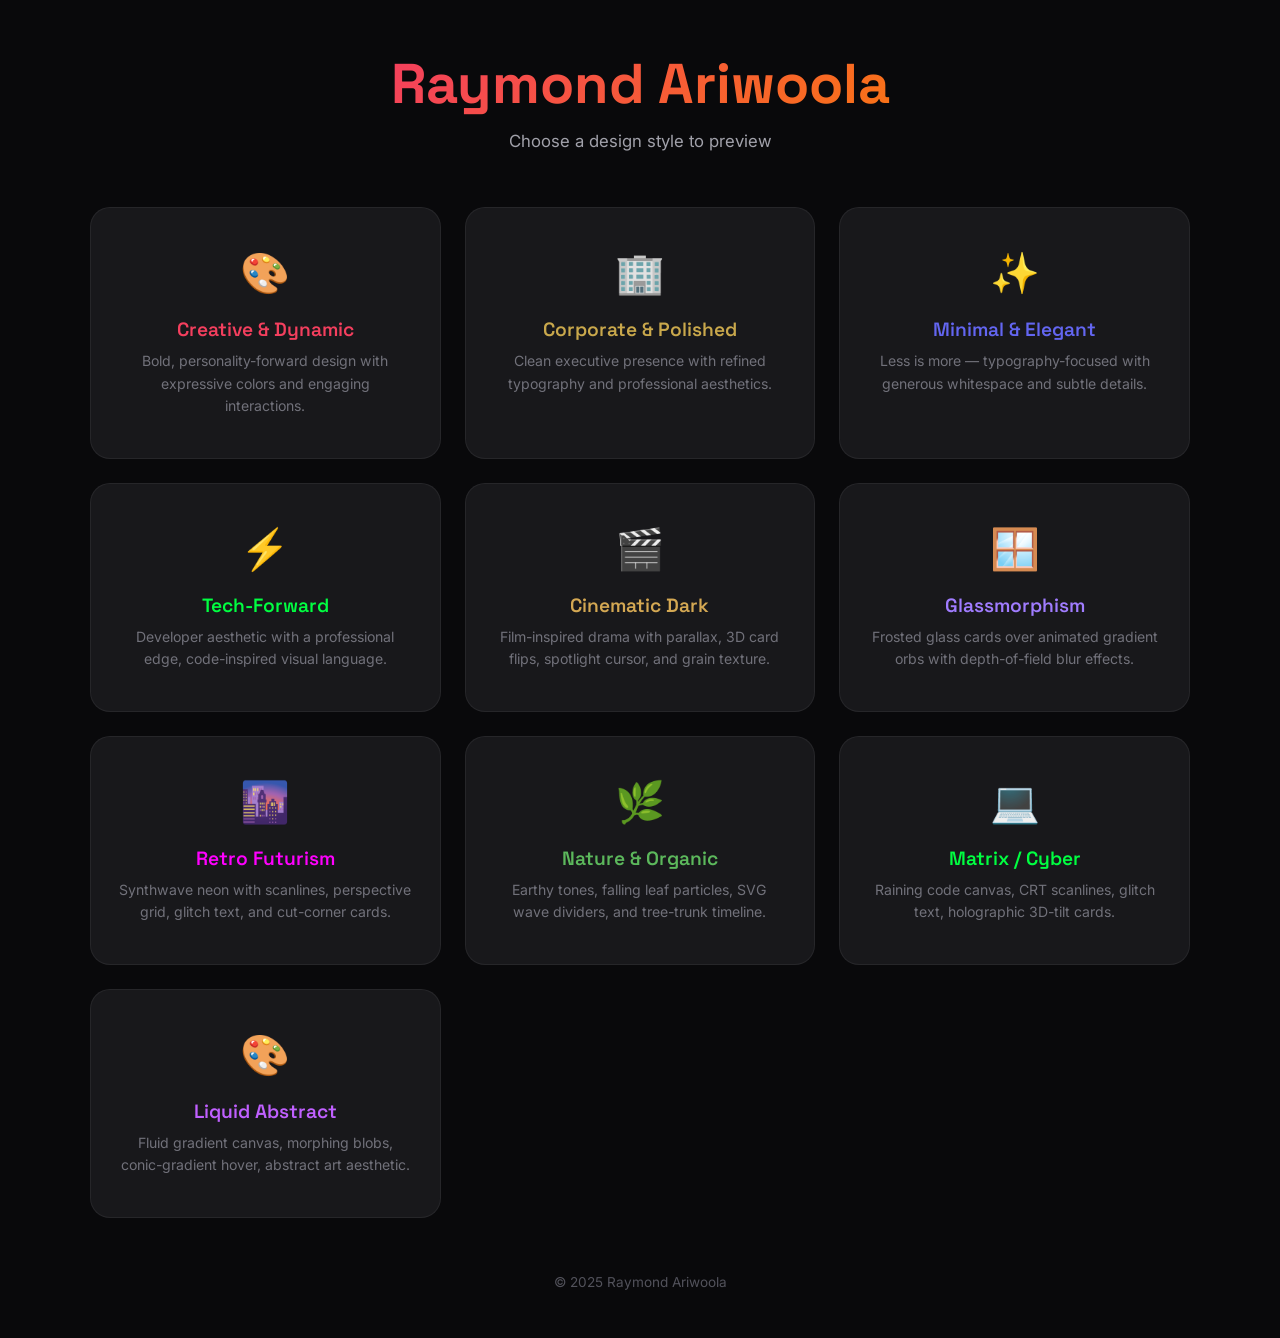
==== index.html @ 78cc674c "Add Matrix Cyber theme with interactive elements and styles - Implemented JavaScript for theme toggl" ====
<!DOCTYPE html>
<html lang="en">
<head>
  <meta charset="UTF-8">
  <meta name="viewport" content="width=device-width, initial-scale=1.0">
  <title>Raymond Ariwoola — Choose Your Experience</title>
  <link rel="preconnect" href="https://fonts.googleapis.com">
  <link rel="preconnect" href="https://fonts.gstatic.com" crossorigin>
  <link href="https://fonts.googleapis.com/css2?family=Space+Grotesk:wght@400;500;600;700&family=Inter:wght@400;500&display=swap" rel="stylesheet">
  <style>
    *, *::before, *::after { margin: 0; padding: 0; box-sizing: border-box; }
    body {
      font-family: 'Inter', sans-serif;
      background: #09090b;
      color: #fafafa;
      min-height: 100vh;
      display: flex;
      flex-direction: column;
      align-items: center;
      justify-content: center;
      padding: 48px 24px;
    }
    .chooser-header {
      text-align: center;
      margin-bottom: 56px;
    }
    .chooser-header h1 {
      font-family: 'Space Grotesk', sans-serif;
      font-size: clamp(2rem, 5vw, 3.5rem);
      font-weight: 700;
      background: linear-gradient(135deg, #f43f5e, #f97316);
      -webkit-background-clip: text;
      -webkit-text-fill-color: transparent;
      background-clip: text;
      margin-bottom: 12px;
    }
    .chooser-header p {
      color: #a1a1aa;
      font-size: 1.05rem;
    }
    .chooser-grid {
      display: grid;
      grid-template-columns: repeat(auto-fill, minmax(260px, 1fr));
      gap: 24px;
      max-width: 1100px;
      width: 100%;
    }
    .chooser-card {
      display: flex;
      flex-direction: column;
      align-items: center;
      padding: 40px 28px;
      background: #18181b;
      border: 1px solid rgba(161,161,170,0.1);
      border-radius: 20px;
      text-decoration: none;
      color: #fafafa;
      transition: all 0.3s ease;
    }
    .chooser-card:hover {
      transform: translateY(-6px);
      box-shadow: 0 12px 40px rgba(0,0,0,0.4);
      border-color: rgba(161,161,170,0.2);
    }
    .chooser-card__icon {
      font-size: 2.5rem;
      margin-bottom: 20px;
    }
    .chooser-card__title {
      font-family: 'Space Grotesk', sans-serif;
      font-size: 1.2rem;
      font-weight: 600;
      margin-bottom: 8px;
    }
    .chooser-card__desc {
      font-size: 0.88rem;
      color: #71717a;
      text-align: center;
      line-height: 1.6;
    }
    .chooser-card--active .chooser-card__title { color: #f43f5e; }
    .chooser-card--disabled {
      opacity: 0.4;
      pointer-events: none;
    }
    .chooser-card--disabled .chooser-card__title::after {
      content: ' (Coming Soon)';
      font-size: 0.75rem;
      color: #71717a;
      font-weight: 400;
    }
    .chooser-footer {
      margin-top: 56px;
      color: #52525b;
      font-size: 0.85rem;
    }
  </style>
</head>
<body>
  <div class="chooser-header">
    <h1>Raymond Ariwoola</h1>
    <p>Choose a design style to preview</p>
  </div>

  <div class="chooser-grid">
    <a href="creative-dynamic/" class="chooser-card chooser-card--active">
      <div class="chooser-card__icon">🎨</div>
      <div class="chooser-card__title">Creative &amp; Dynamic</div>
      <p class="chooser-card__desc">Bold, personality-forward design with expressive colors and engaging interactions.</p>
    </a>
    <a href="corporate-polished/" class="chooser-card chooser-card--active">
      <div class="chooser-card__icon">🏢</div>
      <div class="chooser-card__title" style="color: #c9a84c;">Corporate &amp; Polished</div>
      <p class="chooser-card__desc">Clean executive presence with refined typography and professional aesthetics.</p>
    </a>
    <a href="minimal-elegant/" class="chooser-card chooser-card--active">
      <div class="chooser-card__icon">✨</div>
      <div class="chooser-card__title" style="color: #6366f1;">Minimal &amp; Elegant</div>
      <p class="chooser-card__desc">Less is more — typography-focused with generous whitespace and subtle details.</p>
    </a>
    <a href="tech-forward/" class="chooser-card chooser-card--active">
      <div class="chooser-card__icon">⚡</div>
      <div class="chooser-card__title" style="color: #00ff41;">Tech-Forward</div>
      <p class="chooser-card__desc">Developer aesthetic with a professional edge, code-inspired visual language.</p>
    </a>
    <a href="cinematic-dark/" class="chooser-card chooser-card--active">
      <div class="chooser-card__icon">🎬</div>
      <div class="chooser-card__title" style="color: #d4a853;">Cinematic Dark</div>
      <p class="chooser-card__desc">Film-inspired drama with parallax, 3D card flips, spotlight cursor, and grain texture.</p>
    </a>
    <a href="glassmorphism/" class="chooser-card chooser-card--active">
      <div class="chooser-card__icon">🪟</div>
      <div class="chooser-card__title" style="color: #a07cff;">Glassmorphism</div>
      <p class="chooser-card__desc">Frosted glass cards over animated gradient orbs with depth-of-field blur effects.</p>
    </a>
    <a href="retro-futurism/" class="chooser-card chooser-card--active">
      <div class="chooser-card__icon">🌆</div>
      <div class="chooser-card__title" style="color: #ff00ff;">Retro Futurism</div>
      <p class="chooser-card__desc">Synthwave neon with scanlines, perspective grid, glitch text, and cut-corner cards.</p>
    </a>
    <a href="nature-organic/" class="chooser-card chooser-card--active">
      <div class="chooser-card__icon">🌿</div>
      <div class="chooser-card__title" style="color: #5cb85c;">Nature &amp; Organic</div>
      <p class="chooser-card__desc">Earthy tones, falling leaf particles, SVG wave dividers, and tree-trunk timeline.</p>
    </a>
    <a href="matrix-cyber/" class="chooser-card chooser-card--active">
      <div class="chooser-card__icon">💻</div>
      <div class="chooser-card__title" style="color: #00ff41;">Matrix / Cyber</div>
      <p class="chooser-card__desc">Raining code canvas, CRT scanlines, glitch text, holographic 3D-tilt cards.</p>
    </a>
    <a href="liquid-abstract/" class="chooser-card chooser-card--active">
      <div class="chooser-card__icon">🎨</div>
      <div class="chooser-card__title" style="color: #c060ff;">Liquid Abstract</div>
      <p class="chooser-card__desc">Fluid gradient canvas, morphing blobs, conic-gradient hover, abstract art aesthetic.</p>
    </a>
  </div>

  <p class="chooser-footer">&copy; 2025 Raymond Ariwoola</p>
</body>
</html>
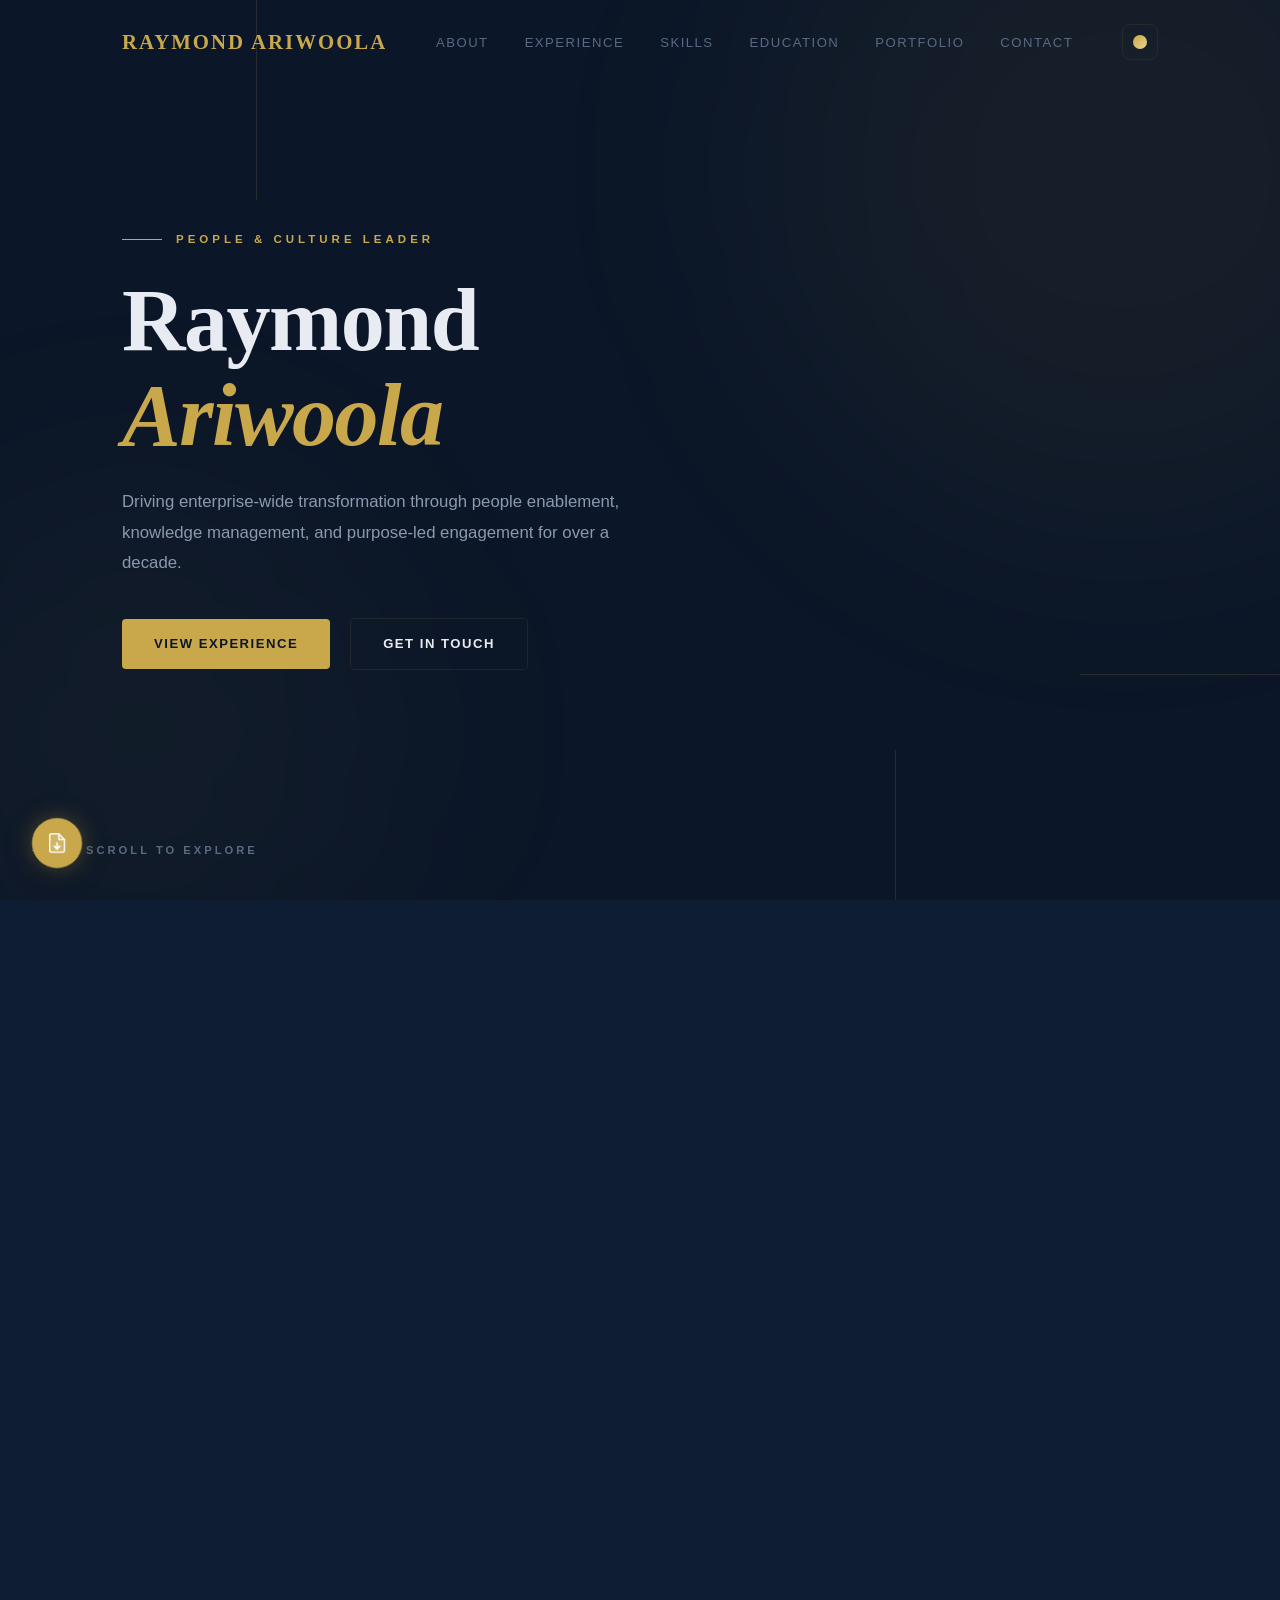
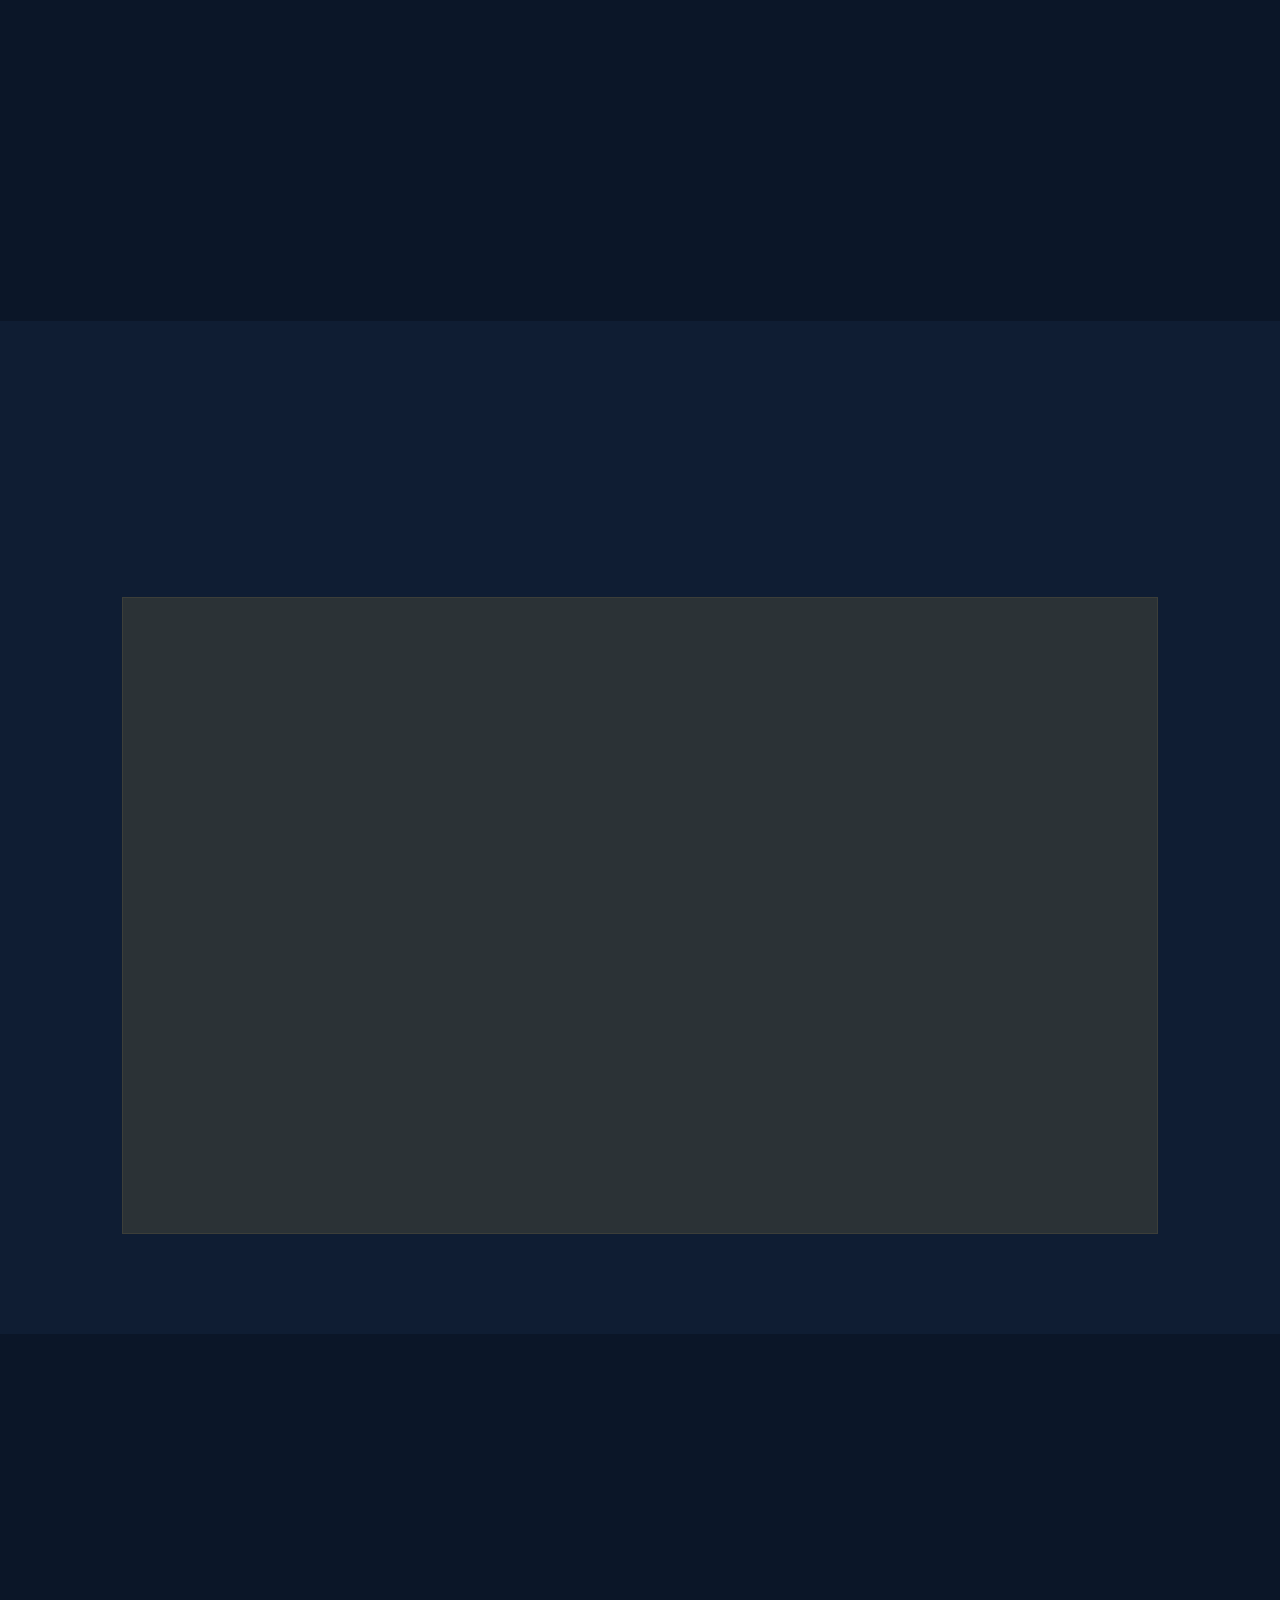
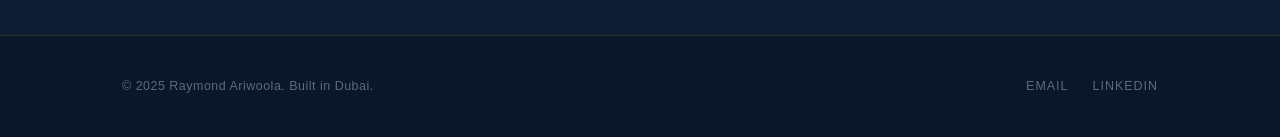
==== commit c6c238da: "Add portal overlay with loading animation and random page redirection" ====
--- a/index.html
+++ b/index.html
@@ -94,15 +94,103 @@
       color: #52525b;
       font-size: 0.85rem;
     }
+
+    /* ── Portal Overlay ── */
+    #ra-portal {
+      position: fixed;
+      inset: 0;
+      z-index: 99999;
+      background: #09090b;
+      display: flex;
+      flex-direction: column;
+      align-items: center;
+      justify-content: center;
+      gap: 32px;
+      opacity: 0;
+      animation: raPortalIn 0.2s ease forwards;
+    }
+    #ra-portal.ra-exit {
+      animation: raPortalOut 0.35s ease forwards;
+    }
+    .rap-name {
+      font-family: 'Space Grotesk', sans-serif;
+      font-size: clamp(1.8rem, 5vw, 3rem);
+      font-weight: 700;
+      background: linear-gradient(135deg, #f43f5e, #f97316);
+      -webkit-background-clip: text;
+      -webkit-text-fill-color: transparent;
+      background-clip: text;
+      opacity: 0;
+      transform: translateY(10px);
+      animation: rapNameIn 0.4s cubic-bezier(0.22,1,0.36,1) 0.15s forwards;
+    }
+    .rap-tagline {
+      font-size: 0.85rem;
+      letter-spacing: 0.2em;
+      text-transform: uppercase;
+      color: #52525b;
+      opacity: 0;
+      animation: rapNameIn 0.4s ease 0.3s forwards;
+    }
+    .rap-bar {
+      width: 180px;
+      height: 2px;
+      background: rgba(255,255,255,0.07);
+      border-radius: 2px;
+      overflow: hidden;
+    }
+    .rap-bar__fill {
+      height: 100%;
+      width: 0;
+      background: linear-gradient(90deg, #f43f5e, #f97316);
+      border-radius: 2px;
+      animation: rapBarFill 0.65s cubic-bezier(0.22,1,0.36,1) 0.35s forwards;
+    }
+    @keyframes raPortalIn  { to { opacity: 1; } }
+    @keyframes raPortalOut { to { opacity: 0; } }
+    @keyframes rapNameIn   { to { opacity: 1; transform: translateY(0); } }
+    @keyframes rapBarFill  { to { width: 100%; } }
+    .hidden { display: none !important; }
   </style>
+  <script>
+    (function () {
+      var pages = ['creative-dynamic/', 'corporate-polished/', 'minimal-elegant/', 'tech-forward/'];
+      var dest = pages[Math.floor(Math.random() * pages.length)];
+
+      // Hide the document before the first paint so the chooser never flashes
+      document.documentElement.style.opacity = '0';
+
+      document.addEventListener('DOMContentLoaded', function () {
+        // Build the branded portal overlay
+        var portal = document.createElement('div');
+        portal.id = 'ra-portal';
+        portal.innerHTML =
+          '<div class="rap-name">Raymond Ariwoola</div>' +
+          '<div class="rap-bar"><div class="rap-bar__fill"></div></div>' +
+          '<div class="rap-tagline">Loading your experience</div>';
+        document.body.insertBefore(portal, document.body.firstChild);
+
+        // Reveal the portal (covers the chooser completely)
+        document.documentElement.style.opacity = '1';
+
+        // After the bar finishes, fade out and redirect
+        setTimeout(function () {
+          portal.classList.add('ra-exit');
+          setTimeout(function () {
+            window.location.replace(dest);
+          }, 350);
+        }, 900);
+      });
+    }());
+  </script>
 </head>
 <body>
-  <div class="chooser-header">
+  <div class="chooser-header hidden">
     <h1>Raymond Ariwoola</h1>
     <p>Choose a design style to preview</p>
   </div>
 
-  <div class="chooser-grid">
+  <div class="chooser-grid hidden">
     <a href="creative-dynamic/" class="chooser-card chooser-card--active">
       <div class="chooser-card__icon">🎨</div>
       <div class="chooser-card__title">Creative &amp; Dynamic</div>
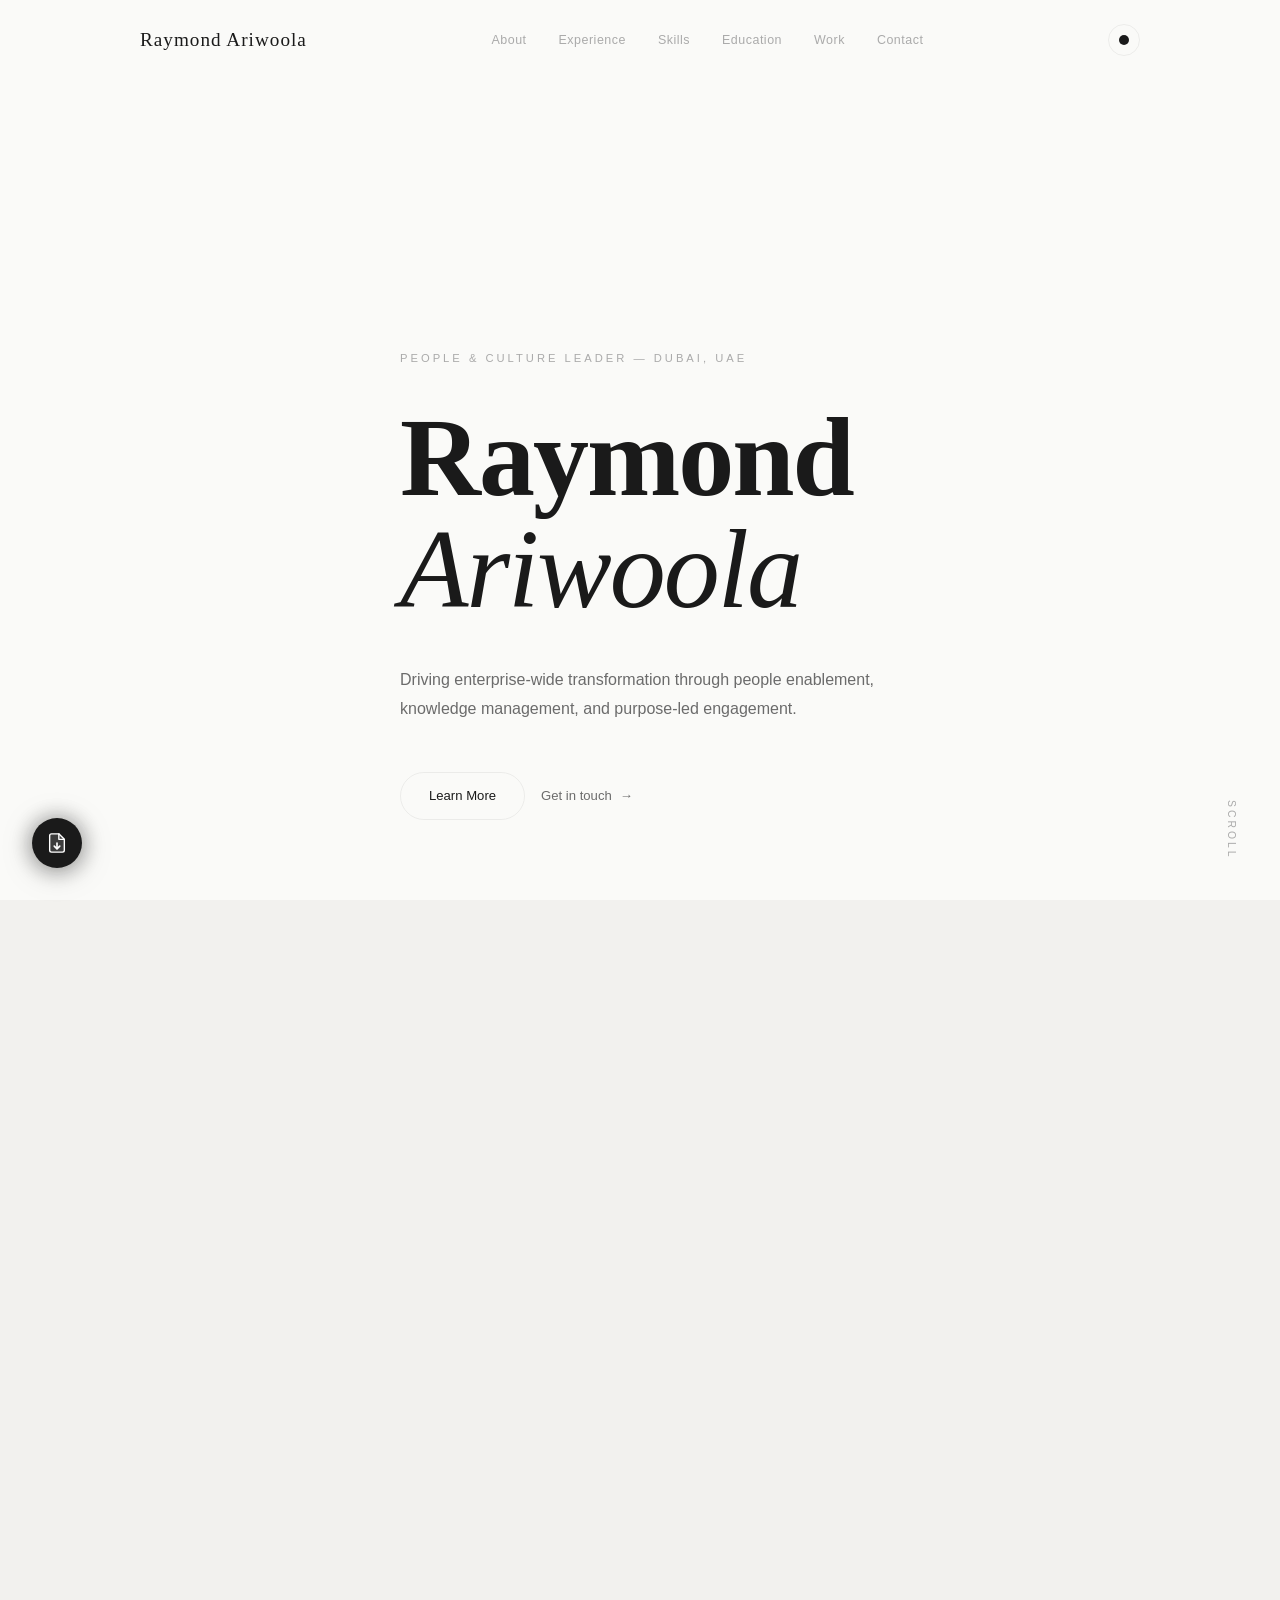
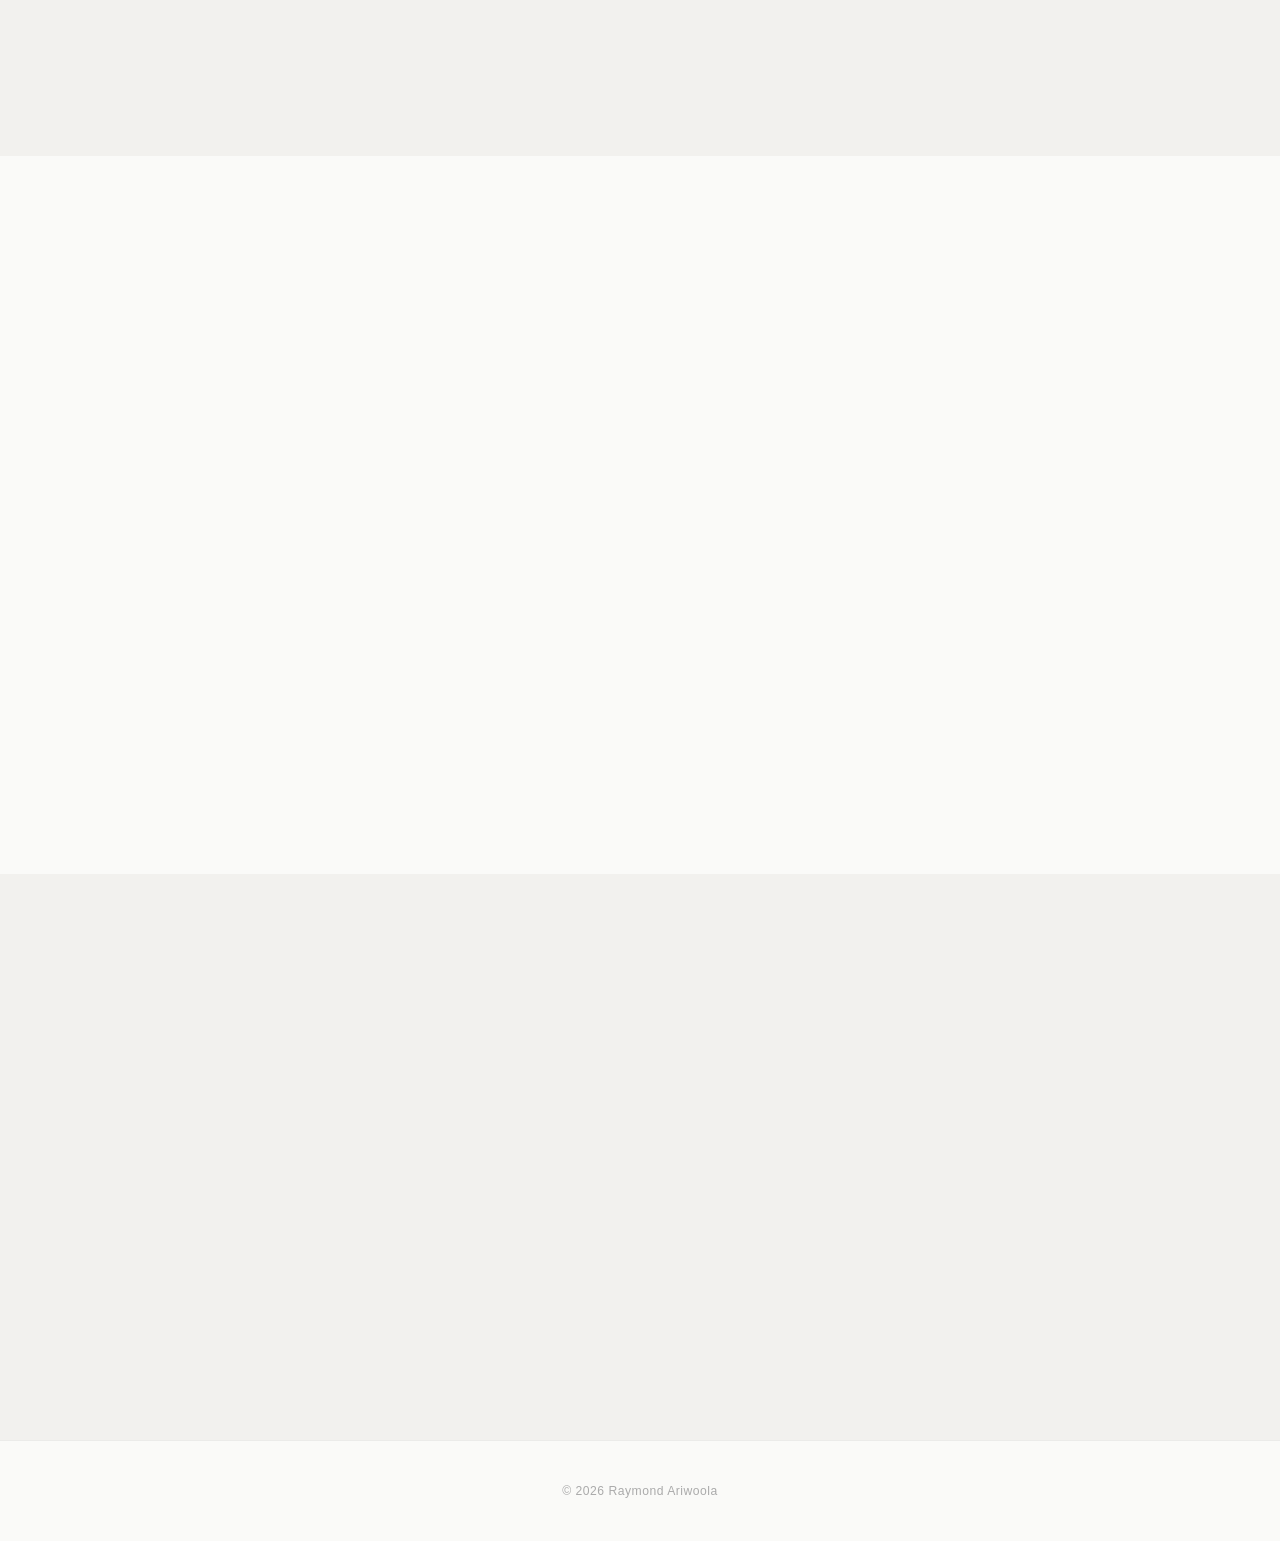
==== commit f52f01f7: "Update footer copyright year dynamically across multiple pages" ====
--- a/index.html
+++ b/index.html
@@ -243,6 +243,6 @@
     </a>
   </div>
 
-  <p class="chooser-footer">&copy; 2025 Raymond Ariwoola</p>
+  <p class="chooser-footer">&copy; <script>document.write(new Date().getFullYear())</script> Raymond Ariwoola</p>
 </body>
 </html>
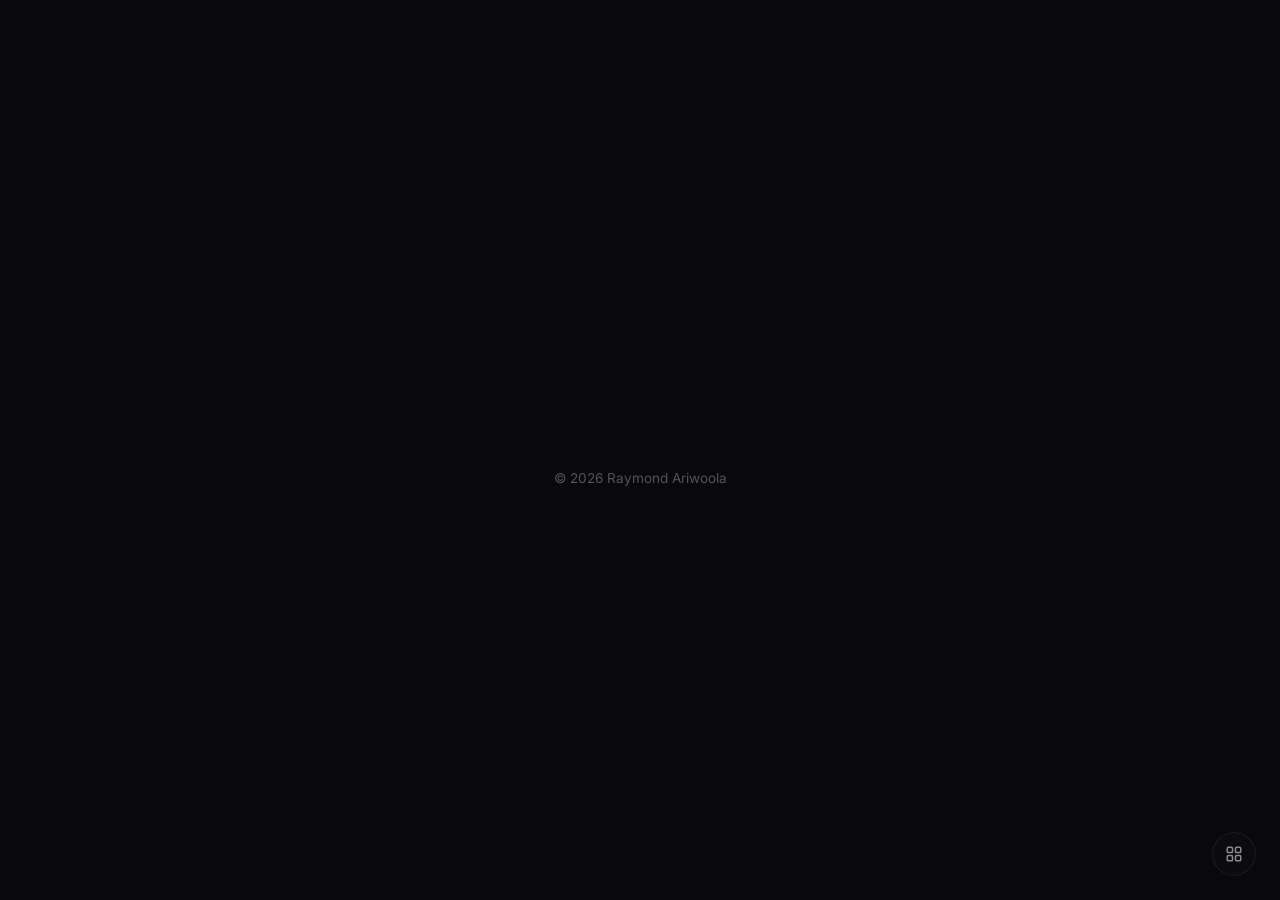
==== commit d6f7144a: "Add projects launcher functionality with FAB and modal styles" ====
--- a/index.html
+++ b/index.html
@@ -244,5 +244,7 @@
   </div>
 
   <p class="chooser-footer">&copy; <script>document.write(new Date().getFullYear())</script> Raymond Ariwoola</p>
+  <link rel="stylesheet" href="/assets/projects-launcher.css">
+  <script src="/assets/projects-launcher.js" defer></script>
 </body>
 </html>
--- a/assets/projects-launcher.css
+++ b/assets/projects-launcher.css
@@ -0,0 +1,247 @@
+/* ============================================================
+   Projects Launcher — shared FAB + modal styles
+   Paired with /assets/projects-launcher.js
+   Theme-aware via CSS custom properties (--accent / --accent-1).
+   ============================================================ */
+
+:root {
+  --pl-accent: #7c6aef;
+  --pl-bg: rgba(12, 12, 16, 0.72);
+  --pl-card-bg: rgba(255, 255, 255, 0.04);
+  --pl-card-border: rgba(255, 255, 255, 0.08);
+  --pl-text: #f5f5f7;
+  --pl-text-dim: #a1a1aa;
+}
+
+/* ---------- Floating launcher button (bottom-right) ---------- */
+.pl-fab {
+  position: fixed;
+  right: 1.5rem;
+  bottom: 1.5rem;
+  z-index: 9000;
+  width: 44px;
+  height: 44px;
+  display: inline-flex;
+  align-items: center;
+  justify-content: center;
+  border: 1px solid rgba(255, 255, 255, 0.12);
+  border-radius: 50%;
+  background: rgba(20, 20, 26, 0.55);
+  color: #f5f5f7;
+  cursor: pointer;
+  backdrop-filter: blur(10px);
+  -webkit-backdrop-filter: blur(10px);
+  opacity: 0.55;
+  transition: opacity 0.25s ease, transform 0.25s ease,
+    box-shadow 0.25s ease, border-color 0.25s ease;
+  -webkit-tap-highlight-color: transparent;
+}
+
+.pl-fab:hover,
+.pl-fab:focus-visible {
+  opacity: 1;
+  transform: translateY(-2px);
+  border-color: var(--pl-accent);
+  box-shadow: 0 8px 24px rgba(0, 0, 0, 0.35),
+    0 0 0 3px color-mix(in srgb, var(--pl-accent) 18%, transparent);
+  outline: none;
+}
+
+.pl-fab svg {
+  width: 18px;
+  height: 18px;
+  display: block;
+}
+
+.pl-fab__hint {
+  position: absolute;
+  right: calc(100% + 10px);
+  top: 50%;
+  transform: translateY(-50%) translateX(6px);
+  background: rgba(0, 0, 0, 0.85);
+  color: #fff;
+  font: 500 11px/1 'Inter', system-ui, sans-serif;
+  padding: 6px 8px;
+  border-radius: 6px;
+  white-space: nowrap;
+  opacity: 0;
+  pointer-events: none;
+  transition: opacity 0.2s ease, transform 0.2s ease;
+}
+
+.pl-fab__hint kbd {
+  font: inherit;
+  background: rgba(255, 255, 255, 0.12);
+  padding: 2px 5px;
+  border-radius: 3px;
+  margin: 0 1px;
+}
+
+.pl-fab:hover .pl-fab__hint,
+.pl-fab:focus-visible .pl-fab__hint {
+  opacity: 1;
+  transform: translateY(-50%) translateX(0);
+}
+
+@media (max-width: 640px) {
+  .pl-fab { right: 1rem; bottom: 1rem; width: 40px; height: 40px; }
+  .pl-fab__hint { display: none; }
+}
+
+/* ---------- Modal ---------- */
+.pl-modal {
+  position: fixed;
+  inset: 0;
+  z-index: 9500;
+  display: none;
+  align-items: center;
+  justify-content: center;
+  padding: 24px;
+  background: var(--pl-bg);
+  backdrop-filter: blur(14px);
+  -webkit-backdrop-filter: blur(14px);
+  opacity: 0;
+  transition: opacity 0.2s ease;
+}
+
+.pl-modal.is-open {
+  display: flex;
+  opacity: 1;
+}
+
+.pl-modal__panel {
+  width: 100%;
+  max-width: 760px;
+  max-height: 85vh;
+  overflow-y: auto;
+  background: #111114;
+  border: 1px solid rgba(255, 255, 255, 0.08);
+  border-radius: 18px;
+  padding: 28px;
+  box-shadow: 0 30px 80px rgba(0, 0, 0, 0.55);
+  transform: translateY(8px) scale(0.985);
+  transition: transform 0.25s ease;
+  font-family: 'Inter', system-ui, sans-serif;
+  color: var(--pl-text);
+}
+
+.pl-modal.is-open .pl-modal__panel { transform: translateY(0) scale(1); }
+
+.pl-modal__head {
+  display: flex;
+  align-items: flex-start;
+  justify-content: space-between;
+  gap: 16px;
+  margin-bottom: 22px;
+}
+
+.pl-modal__title {
+  font: 700 1.25rem/1.2 'Space Grotesk', 'Inter', system-ui, sans-serif;
+  margin: 0 0 4px;
+}
+
+.pl-modal__subtitle {
+  font-size: 0.875rem;
+  color: var(--pl-text-dim);
+  margin: 0;
+}
+
+.pl-modal__close {
+  border: 1px solid rgba(255, 255, 255, 0.1);
+  background: rgba(255, 255, 255, 0.04);
+  color: var(--pl-text);
+  width: 32px;
+  height: 32px;
+  border-radius: 8px;
+  cursor: pointer;
+  display: inline-flex;
+  align-items: center;
+  justify-content: center;
+  transition: background 0.2s ease, border-color 0.2s ease;
+}
+
+.pl-modal__close:hover {
+  background: rgba(255, 255, 255, 0.08);
+  border-color: rgba(255, 255, 255, 0.2);
+}
+
+.pl-modal__close svg { width: 14px; height: 14px; }
+
+.pl-grid {
+  display: grid;
+  grid-template-columns: repeat(auto-fill, minmax(220px, 1fr));
+  gap: 14px;
+}
+
+.pl-card {
+  display: flex;
+  flex-direction: column;
+  gap: 8px;
+  padding: 18px;
+  background: var(--pl-card-bg);
+  border: 1px solid var(--pl-card-border);
+  border-radius: 12px;
+  color: inherit;
+  text-decoration: none;
+  transition: transform 0.2s ease, border-color 0.2s ease,
+    background 0.2s ease;
+}
+
+.pl-card:hover,
+.pl-card:focus-visible {
+  transform: translateY(-3px);
+  border-color: var(--pl-accent);
+  background: rgba(255, 255, 255, 0.07);
+  outline: none;
+}
+
+.pl-card__icon {
+  width: 36px;
+  height: 36px;
+  border-radius: 9px;
+  display: inline-flex;
+  align-items: center;
+  justify-content: center;
+  font-size: 1.1rem;
+  background: color-mix(in srgb, var(--pl-accent) 18%, transparent);
+  color: var(--pl-accent);
+  margin-bottom: 4px;
+}
+
+.pl-card__title {
+  font-weight: 600;
+  font-size: 0.98rem;
+  margin: 0;
+}
+
+.pl-card__desc {
+  font-size: 0.82rem;
+  color: var(--pl-text-dim);
+  margin: 0;
+  line-height: 1.45;
+}
+
+.pl-modal__foot {
+  margin-top: 20px;
+  padding-top: 16px;
+  border-top: 1px solid rgba(255, 255, 255, 0.06);
+  font-size: 0.75rem;
+  color: var(--pl-text-dim);
+  display: flex;
+  justify-content: space-between;
+  gap: 12px;
+  flex-wrap: wrap;
+}
+
+.pl-modal__foot kbd {
+  font: inherit;
+  background: rgba(255, 255, 255, 0.08);
+  border: 1px solid rgba(255, 255, 255, 0.1);
+  padding: 2px 6px;
+  border-radius: 4px;
+  margin: 0 2px;
+}
+
+@media (prefers-reduced-motion: reduce) {
+  .pl-fab, .pl-modal, .pl-modal__panel, .pl-card { transition: none; }
+}
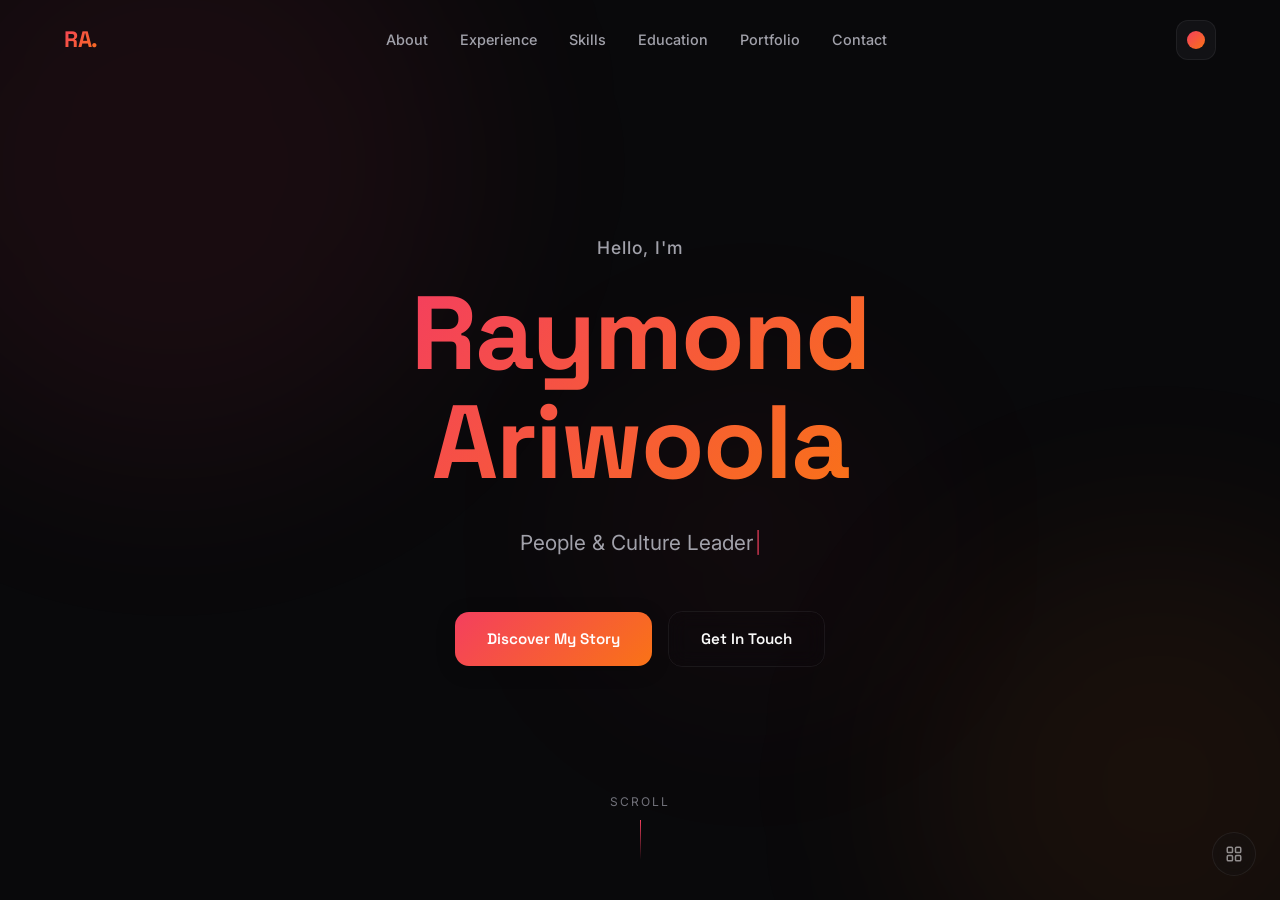
==== commit 3a3fbbe5: "Update index.html and add Playwright configuration for portfolio experience" ====
--- a/index.html
+++ b/index.html
@@ -3,248 +3,126 @@
 <head>
   <meta charset="UTF-8">
   <meta name="viewport" content="width=device-width, initial-scale=1.0">
-  <title>Raymond Ariwoola — Choose Your Experience</title>
-  <link rel="preconnect" href="https://fonts.googleapis.com">
-  <link rel="preconnect" href="https://fonts.gstatic.com" crossorigin>
-  <link href="https://fonts.googleapis.com/css2?family=Space+Grotesk:wght@400;500;600;700&family=Inter:wght@400;500&display=swap" rel="stylesheet">
+  <title>Raymond Ariwoola — People &amp; Culture Leader</title>
+  <meta name="description" content="Strategic People &amp; Culture Leader with 10+ years of experience driving enterprise-wide transformation across people enablement, knowledge management, and digital innovation.">
+
+  <meta property="og:title" content="Raymond Ariwoola — People &amp; Culture Leader">
+  <meta property="og:description" content="Strategic People &amp; Culture Leader driving enterprise-wide transformation.">
+  <meta property="og:type" content="website">
+  <meta property="og:url" content="https://raymondariwoola.com">
+
+  <link rel="icon" href="data:image/svg+xml,<svg xmlns='http://www.w3.org/2000/svg' viewBox='0 0 100 100'><rect width='100' height='100' rx='4' fill='%23c9a84c'/><text x='50' y='68' font-family='Georgia' font-size='42' font-weight='bold' text-anchor='middle' fill='%230b1628'>RA</text></svg>">
+
   <style>
-    *, *::before, *::after { margin: 0; padding: 0; box-sizing: border-box; }
+    :root,
     body {
-      font-family: 'Inter', sans-serif;
+      margin: 0;
+      width: 100%;
+      min-height: 100%;
       background: #09090b;
-      color: #fafafa;
-      min-height: 100vh;
-      display: flex;
-      flex-direction: column;
-      align-items: center;
-      justify-content: center;
-      padding: 48px 24px;
-    }
-    .chooser-header {
-      text-align: center;
-      margin-bottom: 56px;
-    }
-    .chooser-header h1 {
-      font-family: 'Space Grotesk', sans-serif;
-      font-size: clamp(2rem, 5vw, 3.5rem);
-      font-weight: 700;
-      background: linear-gradient(135deg, #f43f5e, #f97316);
-      -webkit-background-clip: text;
-      -webkit-text-fill-color: transparent;
-      background-clip: text;
-      margin-bottom: 12px;
-    }
-    .chooser-header p {
-      color: #a1a1aa;
-      font-size: 1.05rem;
-    }
-    .chooser-grid {
-      display: grid;
-      grid-template-columns: repeat(auto-fill, minmax(260px, 1fr));
-      gap: 24px;
-      max-width: 1100px;
-      width: 100%;
-    }
-    .chooser-card {
-      display: flex;
-      flex-direction: column;
-      align-items: center;
-      padding: 40px 28px;
-      background: #18181b;
-      border: 1px solid rgba(161,161,170,0.1);
-      border-radius: 20px;
-      text-decoration: none;
-      color: #fafafa;
-      transition: all 0.3s ease;
-    }
-    .chooser-card:hover {
-      transform: translateY(-6px);
-      box-shadow: 0 12px 40px rgba(0,0,0,0.4);
-      border-color: rgba(161,161,170,0.2);
-    }
-    .chooser-card__icon {
-      font-size: 2.5rem;
-      margin-bottom: 20px;
-    }
-    .chooser-card__title {
-      font-family: 'Space Grotesk', sans-serif;
-      font-size: 1.2rem;
-      font-weight: 600;
-      margin-bottom: 8px;
-    }
-    .chooser-card__desc {
-      font-size: 0.88rem;
-      color: #71717a;
-      text-align: center;
-      line-height: 1.6;
-    }
-    .chooser-card--active .chooser-card__title { color: #f43f5e; }
-    .chooser-card--disabled {
-      opacity: 0.4;
-      pointer-events: none;
-    }
-    .chooser-card--disabled .chooser-card__title::after {
-      content: ' (Coming Soon)';
-      font-size: 0.75rem;
-      color: #71717a;
-      font-weight: 400;
-    }
-    .chooser-footer {
-      margin-top: 56px;
-      color: #52525b;
-      font-size: 0.85rem;
     }
 
-    /* ── Portal Overlay ── */
+    body {
+      overflow: hidden;
+    }
+
+    #experience-frame {
+      display: block;
+      width: 100%;
+      height: 100vh;
+      border: 0;
+      opacity: 0;
+      transition: opacity 0.35s ease;
+    }
+
+    #experience-frame.is-ready {
+      opacity: 1;
+    }
+
     #ra-portal {
       position: fixed;
       inset: 0;
       z-index: 99999;
-      background: #09090b;
       display: flex;
       flex-direction: column;
       align-items: center;
       justify-content: center;
       gap: 32px;
+      background: #09090b;
+      transition: opacity 0.35s ease;
+    }
+
+    #ra-portal.is-hidden {
       opacity: 0;
-      animation: raPortalIn 0.2s ease forwards;
+      pointer-events: none;
     }
-    #ra-portal.ra-exit {
-      animation: raPortalOut 0.35s ease forwards;
+
+    .rap-name {
+      color: #f43f5e;
+      font: 700 clamp(1.8rem, 5vw, 3rem)/1.2 'Arial', sans-serif;
     }
-    .rap-name {
-      font-family: 'Space Grotesk', sans-serif;
-      font-size: clamp(1.8rem, 5vw, 3rem);
-      font-weight: 700;
-      background: linear-gradient(135deg, #f43f5e, #f97316);
-      -webkit-background-clip: text;
-      -webkit-text-fill-color: transparent;
-      background-clip: text;
-      opacity: 0;
-      transform: translateY(10px);
-      animation: rapNameIn 0.4s cubic-bezier(0.22,1,0.36,1) 0.15s forwards;
-    }
+
     .rap-tagline {
-      font-size: 0.85rem;
+      color: #52525b;
+      font: 0.85rem/1.2 'Arial', sans-serif;
       letter-spacing: 0.2em;
       text-transform: uppercase;
-      color: #52525b;
-      opacity: 0;
-      animation: rapNameIn 0.4s ease 0.3s forwards;
     }
+
     .rap-bar {
       width: 180px;
       height: 2px;
-      background: rgba(255,255,255,0.07);
+      overflow: hidden;
+      background: rgba(255, 255, 255, 0.07);
       border-radius: 2px;
-      overflow: hidden;
     }
+
     .rap-bar__fill {
+      width: 100%;
       height: 100%;
-      width: 0;
       background: linear-gradient(90deg, #f43f5e, #f97316);
       border-radius: 2px;
-      animation: rapBarFill 0.65s cubic-bezier(0.22,1,0.36,1) 0.35s forwards;
+      transform-origin: left;
+      animation: rapBarFill 0.9s ease forwards;
     }
-    @keyframes raPortalIn  { to { opacity: 1; } }
-    @keyframes raPortalOut { to { opacity: 0; } }
-    @keyframes rapNameIn   { to { opacity: 1; transform: translateY(0); } }
-    @keyframes rapBarFill  { to { width: 100%; } }
-    .hidden { display: none !important; }
+
+    @keyframes rapBarFill {
+      from { transform: scaleX(0); }
+      to { transform: scaleX(1); }
+    }
   </style>
+
   <script>
     (function () {
-      var pages = ['creative-dynamic/', 'corporate-polished/', 'minimal-elegant/', 'tech-forward/'];
+      var pages = ['creative-dynamic/', 'corporate-polished/', 'minimal-elegant/'];
       var dest = pages[Math.floor(Math.random() * pages.length)];
 
-      // Hide the document before the first paint so the chooser never flashes
-      document.documentElement.style.opacity = '0';
+      document.addEventListener('DOMContentLoaded', function () {
+        var frame = document.getElementById('experience-frame');
+        var portal = document.getElementById('ra-portal');
 
-      document.addEventListener('DOMContentLoaded', function () {
-        // Build the branded portal overlay
-        var portal = document.createElement('div');
-        portal.id = 'ra-portal';
-        portal.innerHTML =
-          '<div class="rap-name">Raymond Ariwoola</div>' +
-          '<div class="rap-bar"><div class="rap-bar__fill"></div></div>' +
-          '<div class="rap-tagline">Loading your experience</div>';
-        document.body.insertBefore(portal, document.body.firstChild);
+        frame.addEventListener('load', function () {
+          frame.classList.add('is-ready');
+          window.setTimeout(function () {
+            portal.classList.add('is-hidden');
+          }, 150);
+        });
 
-        // Reveal the portal (covers the chooser completely)
-        document.documentElement.style.opacity = '1';
-
-        // After the bar finishes, fade out and redirect
-        setTimeout(function () {
-          portal.classList.add('ra-exit');
-          setTimeout(function () {
-            window.location.replace(dest);
-          }, 350);
-        }, 900);
+        frame.src = dest;
       });
     }());
   </script>
 </head>
 <body>
-  <div class="chooser-header hidden">
-    <h1>Raymond Ariwoola</h1>
-    <p>Choose a design style to preview</p>
+  <div id="ra-portal" role="status" aria-live="polite">
+    <div class="rap-name">Raymond Ariwoola</div>
+    <div class="rap-bar"><div class="rap-bar__fill"></div></div>
+    <div class="rap-tagline">Loading your experience</div>
   </div>
 
-  <div class="chooser-grid hidden">
-    <a href="creative-dynamic/" class="chooser-card chooser-card--active">
-      <div class="chooser-card__icon">🎨</div>
-      <div class="chooser-card__title">Creative &amp; Dynamic</div>
-      <p class="chooser-card__desc">Bold, personality-forward design with expressive colors and engaging interactions.</p>
-    </a>
-    <a href="corporate-polished/" class="chooser-card chooser-card--active">
-      <div class="chooser-card__icon">🏢</div>
-      <div class="chooser-card__title" style="color: #c9a84c;">Corporate &amp; Polished</div>
-      <p class="chooser-card__desc">Clean executive presence with refined typography and professional aesthetics.</p>
-    </a>
-    <a href="minimal-elegant/" class="chooser-card chooser-card--active">
-      <div class="chooser-card__icon">✨</div>
-      <div class="chooser-card__title" style="color: #6366f1;">Minimal &amp; Elegant</div>
-      <p class="chooser-card__desc">Less is more — typography-focused with generous whitespace and subtle details.</p>
-    </a>
-    <a href="tech-forward/" class="chooser-card chooser-card--active">
-      <div class="chooser-card__icon">⚡</div>
-      <div class="chooser-card__title" style="color: #00ff41;">Tech-Forward</div>
-      <p class="chooser-card__desc">Developer aesthetic with a professional edge, code-inspired visual language.</p>
-    </a>
-    <a href="cinematic-dark/" class="chooser-card chooser-card--active">
-      <div class="chooser-card__icon">🎬</div>
-      <div class="chooser-card__title" style="color: #d4a853;">Cinematic Dark</div>
-      <p class="chooser-card__desc">Film-inspired drama with parallax, 3D card flips, spotlight cursor, and grain texture.</p>
-    </a>
-    <a href="glassmorphism/" class="chooser-card chooser-card--active">
-      <div class="chooser-card__icon">🪟</div>
-      <div class="chooser-card__title" style="color: #a07cff;">Glassmorphism</div>
-      <p class="chooser-card__desc">Frosted glass cards over animated gradient orbs with depth-of-field blur effects.</p>
-    </a>
-    <a href="retro-futurism/" class="chooser-card chooser-card--active">
-      <div class="chooser-card__icon">🌆</div>
-      <div class="chooser-card__title" style="color: #ff00ff;">Retro Futurism</div>
-      <p class="chooser-card__desc">Synthwave neon with scanlines, perspective grid, glitch text, and cut-corner cards.</p>
-    </a>
-    <a href="nature-organic/" class="chooser-card chooser-card--active">
-      <div class="chooser-card__icon">🌿</div>
-      <div class="chooser-card__title" style="color: #5cb85c;">Nature &amp; Organic</div>
-      <p class="chooser-card__desc">Earthy tones, falling leaf particles, SVG wave dividers, and tree-trunk timeline.</p>
-    </a>
-    <a href="matrix-cyber/" class="chooser-card chooser-card--active">
-      <div class="chooser-card__icon">💻</div>
-      <div class="chooser-card__title" style="color: #00ff41;">Matrix / Cyber</div>
-      <p class="chooser-card__desc">Raining code canvas, CRT scanlines, glitch text, holographic 3D-tilt cards.</p>
-    </a>
-    <a href="liquid-abstract/" class="chooser-card chooser-card--active">
-      <div class="chooser-card__icon">🎨</div>
-      <div class="chooser-card__title" style="color: #c060ff;">Liquid Abstract</div>
-      <p class="chooser-card__desc">Fluid gradient canvas, morphing blobs, conic-gradient hover, abstract art aesthetic.</p>
-    </a>
-  </div>
-
-  <p class="chooser-footer">&copy; <script>document.write(new Date().getFullYear())</script> Raymond Ariwoola</p>
-  <link rel="stylesheet" href="/assets/projects-launcher.css">
-  <script src="/assets/projects-launcher.js" defer></script>
+  <iframe
+    id="experience-frame"
+    title="Raymond Ariwoola portfolio"
+    src="about:blank"></iframe>
 </body>
-</html>+</html>
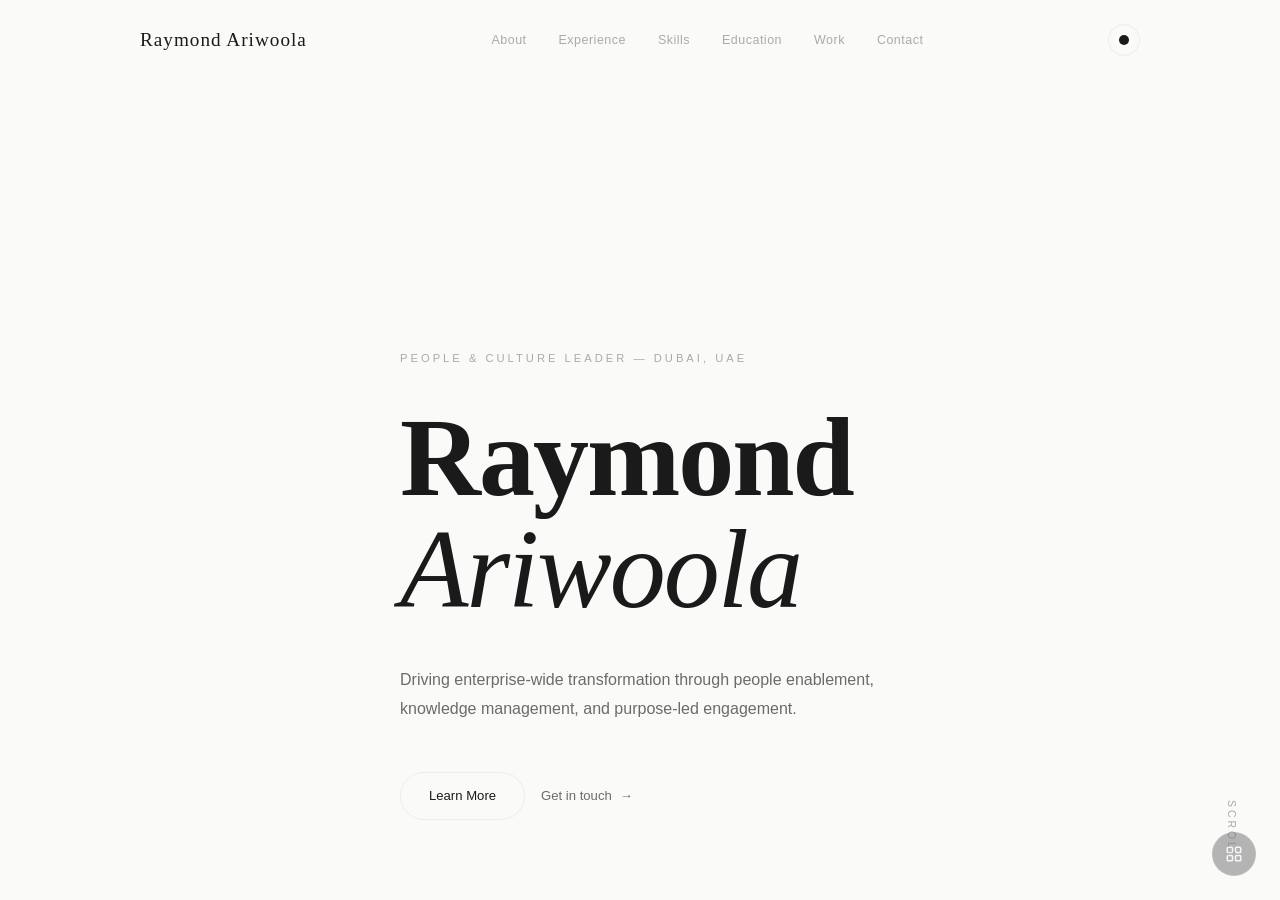
==== commit f02c419d: "Add cache control meta tags to improve page loading behavior" ====
--- a/index.html
+++ b/index.html
@@ -10,6 +10,9 @@
   <meta property="og:description" content="Strategic People &amp; Culture Leader driving enterprise-wide transformation.">
   <meta property="og:type" content="website">
   <meta property="og:url" content="https://raymondariwoola.com">
+  <meta http-equiv="Cache-Control" content="no-cache, no-store, must-revalidate">
+  <meta http-equiv="Pragma" content="no-cache">
+  <meta http-equiv="Expires" content="0">
 
   <link rel="icon" href="data:image/svg+xml,<svg xmlns='http://www.w3.org/2000/svg' viewBox='0 0 100 100'><rect width='100' height='100' rx='4' fill='%23c9a84c'/><text x='50' y='68' font-family='Georgia' font-size='42' font-weight='bold' text-anchor='middle' fill='%230b1628'>RA</text></svg>">
 
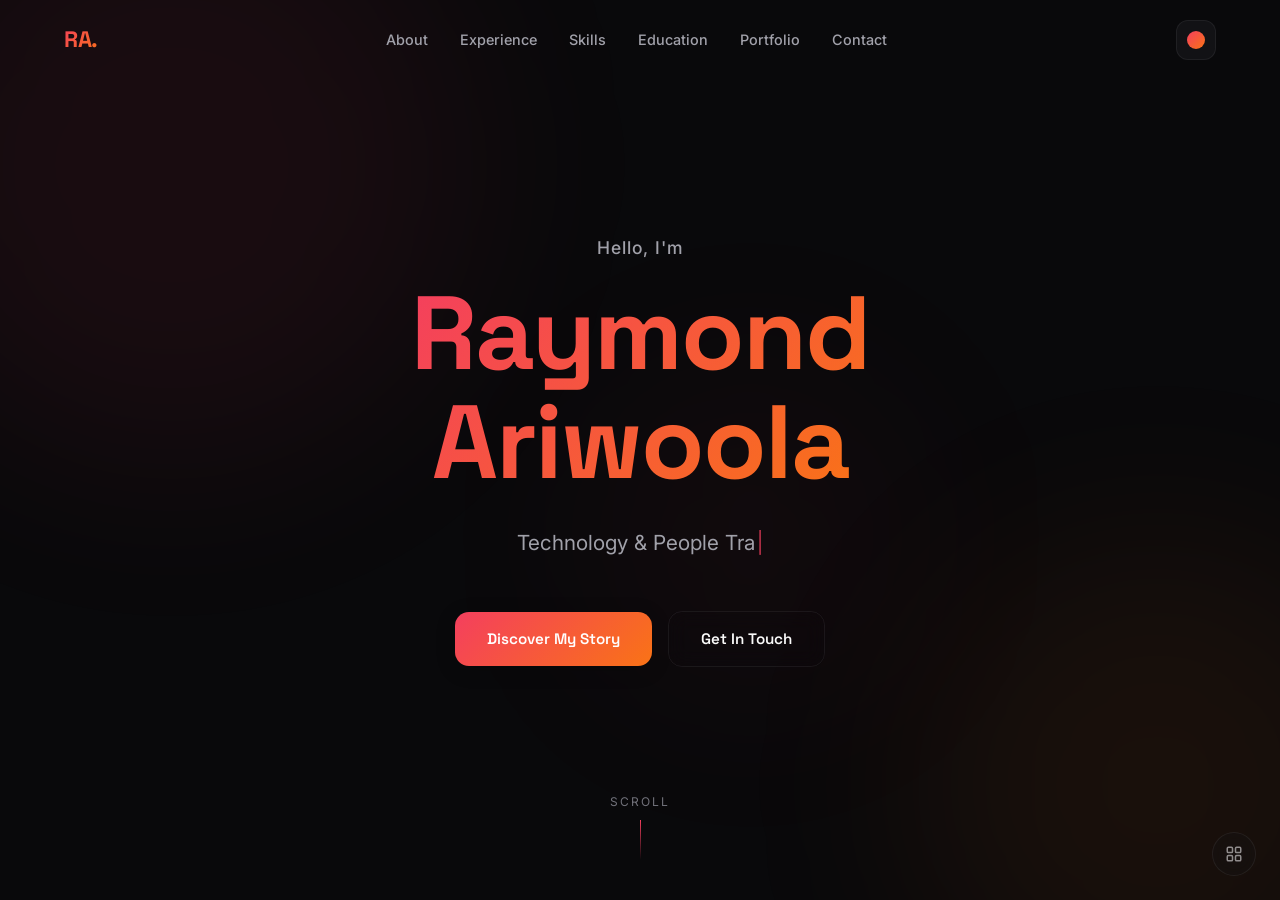
==== commit 2c855e15: "Update portfolio positioning and mobile imagery Co-authored-by: Copilot <223556219+Copilot@users.nor" ====
--- a/index.html
+++ b/index.html
@@ -3,11 +3,11 @@
 <head>
   <meta charset="UTF-8">
   <meta name="viewport" content="width=device-width, initial-scale=1.0">
-  <title>Raymond Ariwoola — People &amp; Culture Leader</title>
-  <meta name="description" content="Strategic People &amp; Culture Leader with 10+ years of experience driving enterprise-wide transformation across people enablement, knowledge management, and digital innovation.">
+  <title>Raymond Ariwoola — Technology &amp; People Transformation Leader</title>
+  <meta name="description" content="Strategic Technology &amp; People Transformation Leader with 10+ years of experience driving enterprise-wide transformation across people enablement, knowledge management, and digital innovation.">
 
-  <meta property="og:title" content="Raymond Ariwoola — People &amp; Culture Leader">
-  <meta property="og:description" content="Strategic People &amp; Culture Leader driving enterprise-wide transformation.">
+  <meta property="og:title" content="Raymond Ariwoola — Technology &amp; People Transformation Leader">
+  <meta property="og:description" content="Strategic Technology &amp; People Transformation Leader driving enterprise-wide transformation.">
   <meta property="og:type" content="website">
   <meta property="og:url" content="https://raymondariwoola.com">
   <meta http-equiv="Cache-Control" content="no-cache, no-store, must-revalidate">
